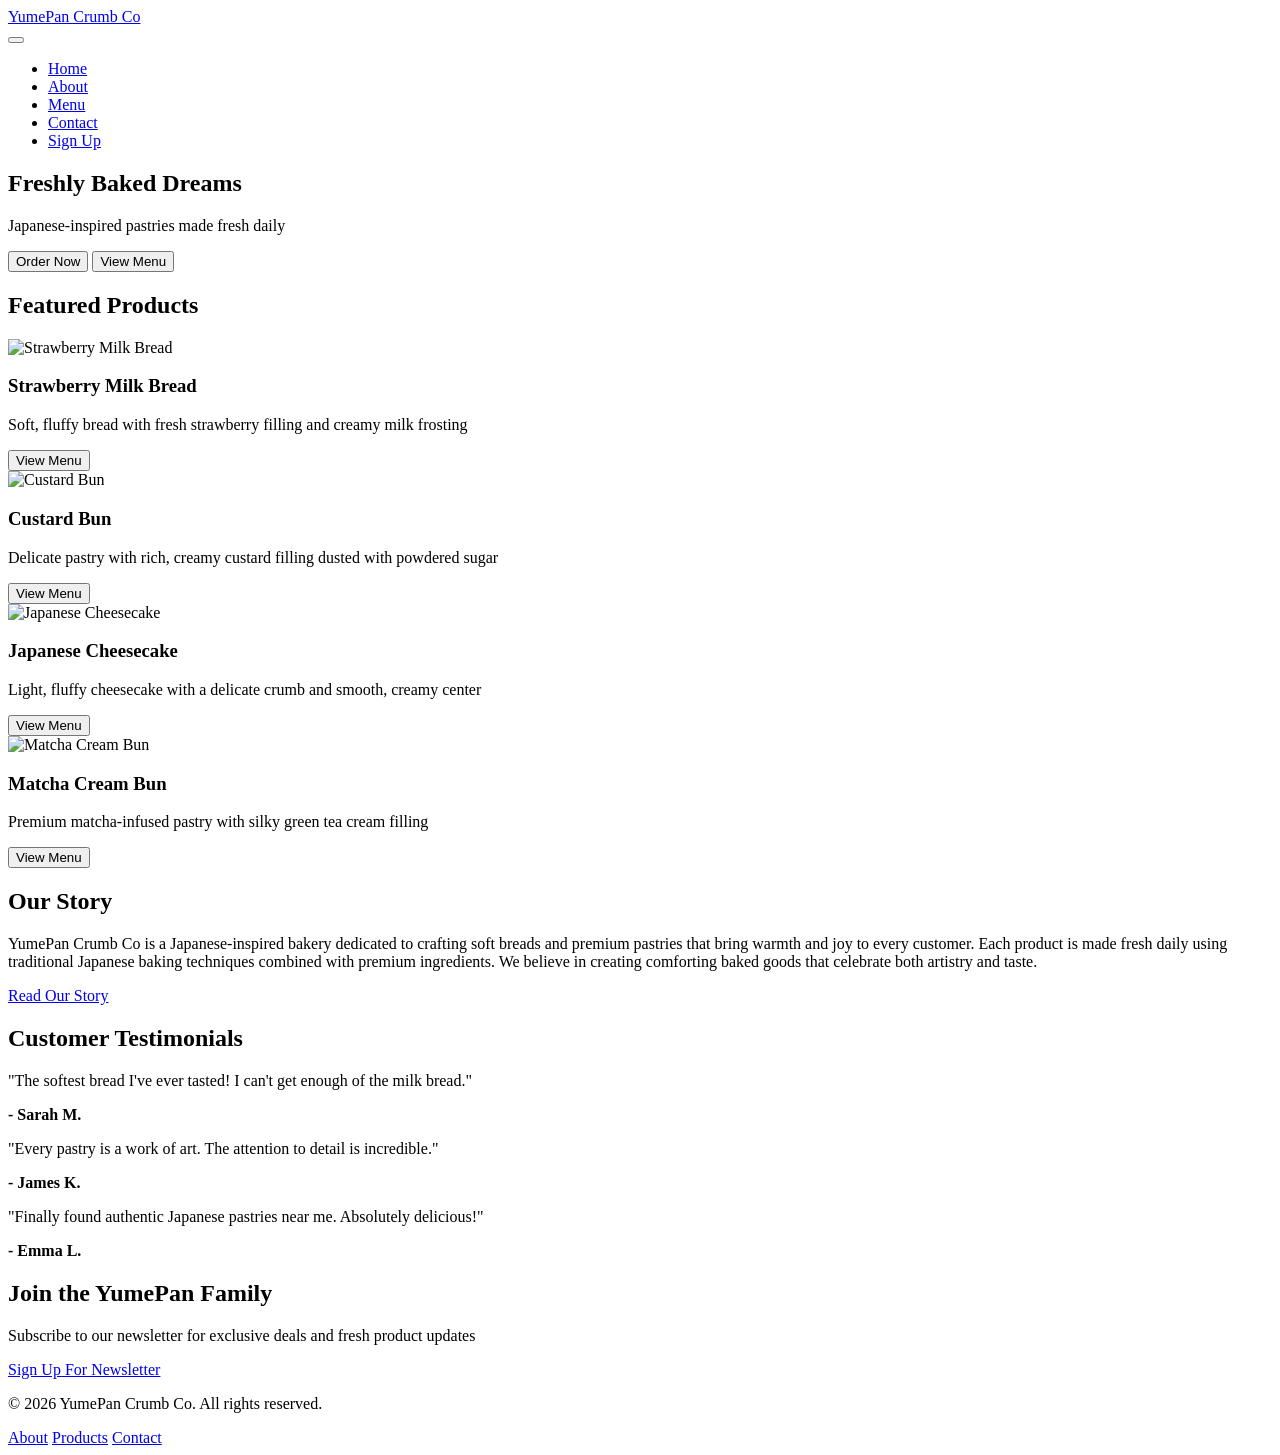
==== index.html @ 6c8b11cf "Add initial HTML structure for bakery website" ====
<!DOCTYPE html>
<html lang="en">
<head>
    <meta charset="UTF-8">
    <meta name="viewport" content="width=device-width, initial-scale=1.0">
    <title>YumePan Crumb Co - Japanese-Inspired Bakery</title>
    <link rel="preconnect" href="https://fonts.googleapis.com">
    <link rel="preconnect" href="https://fonts.gstatic.com" crossorigin>
    <link href="https://fonts.googleapis.com/css2?family=Playfair+Display:wght@400;700&family=Poppins:wght@400;500;600&display=swap" rel="stylesheet">
    <link rel="stylesheet" href="styles.css">
</head>
<body>
    <!-- Navigation Bar -->
    <nav class="navbar">
        <div class="nav-container">
            <div class="logo">
                <a href="index.html">YumePan Crumb Co</a>
            </div>
            <button class="hamburger" id="hamburger">
                <span></span>
                <span></span>
                <span></span>
            </button>
            <ul class="nav-menu" id="navMenu">
                <li><a href="index.html">Home</a></li>
                <li><a href="about.html">About</a></li>
                <li><a href="products.html">Menu</a></li>
                <li><a href="contact.html">Contact</a></li>
                <li><a href="signup.html">Sign Up</a></li>
            </ul>
        </div>
    </nav>

    <!-- Hero Section -->
    <section class="hero">
        <div class="hero-content">
            <h1>Freshly Baked Dreams</h1>
            <p>Japanese-inspired pastries made fresh daily</p>
            <div class="hero-buttons">
                <button class="btn btn-primary">Order Now</button>
                <button class="btn btn-secondary">View Menu</button>
            </div>
        </div>
    </section>

    <!-- Featured Products Section -->
    <section class="featured-products">
        <div class="container">
            <h2>Featured Products</h2>
            <div class="product-grid">
                <div class="product-card">
                    <img src="https://via.placeholder.com/400x400?text=Strawberry+Milk+Bread" alt="Strawberry Milk Bread" class="product-image">
                    <h3>Strawberry Milk Bread</h3>
                    <p>Soft, fluffy bread with fresh strawberry filling and creamy milk frosting</p>
                    <button class="btn btn-primary btn-small">View Menu</button>
                </div>
                <div class="product-card">
                    <img src="https://via.placeholder.com/400x400?text=Custard+Bun" alt="Custard Bun" class="product-image">
                    <h3>Custard Bun</h3>
                    <p>Delicate pastry with rich, creamy custard filling dusted with powdered sugar</p>
                    <button class="btn btn-primary btn-small">View Menu</button>
                </div>
                <div class="product-card">
                    <img src="https://via.placeholder.com/400x400?text=Japanese+Cheesecake" alt="Japanese Cheesecake" class="product-image">
                    <h3>Japanese Cheesecake</h3>
                    <p>Light, fluffy cheesecake with a delicate crumb and smooth, creamy center</p>
                    <button class="btn btn-primary btn-small">View Menu</button>
                </div>
                <div class="product-card">
                    <img src="https://via.placeholder.com/400x400?text=Matcha+Cream+Bun" alt="Matcha Cream Bun" class="product-image">
                    <h3>Matcha Cream Bun</h3>
                    <p>Premium matcha-infused pastry with silky green tea cream filling</p>
                    <button class="btn btn-primary btn-small">View Menu</button>
                </div>
            </div>
        </div>
    </section>

    <!-- About Preview -->
    <section class="about-preview">
        <div class="container">
            <h2>Our Story</h2>
            <p>YumePan Crumb Co is a Japanese-inspired bakery dedicated to crafting soft breads and premium pastries that bring warmth and joy to every customer. Each product is made fresh daily using traditional Japanese baking techniques combined with premium ingredients. We believe in creating comforting baked goods that celebrate both artistry and taste.</p>
            <a href="about.html" class="btn btn-primary">Read Our Story</a>
        </div>
    </section>

    <!-- Testimonials Section -->
    <section class="testimonials">
        <div class="container">
            <h2>Customer Testimonials</h2>
            <div class="testimonial-grid">
                <div class="testimonial-card">
                    <p>"The softest bread I've ever tasted! I can't get enough of the milk bread."</p>
                    <strong>- Sarah M.</strong>
                </div>
                <div class="testimonial-card">
                    <p>"Every pastry is a work of art. The attention to detail is incredible."</p>
                    <strong>- James K.</strong>
                </div>
                <div class="testimonial-card">
                    <p>"Finally found authentic Japanese pastries near me. Absolutely delicious!"</p>
                    <strong>- Emma L.</strong>
                </div>
            </div>
        </div>
    </section>

    <!-- CTA Banner -->
    <section class="cta-banner">
        <div class="container">
            <h2>Join the YumePan Family</h2>
            <p>Subscribe to our newsletter for exclusive deals and fresh product updates</p>
            <a href="signup.html" class="btn btn-primary">Sign Up For Newsletter</a>
        </div>
    </section>

    <!-- Footer -->
    <footer class="footer">
        <div class="container">
            <p>&copy; 2026 YumePan Crumb Co. All rights reserved.</p>
            <div class="footer-links">
                <a href="about.html">About</a>
                <a href="products.html">Products</a>
                <a href="contact.html">Contact</a>
            </div>
        </div>
    </footer>

    <script src="script.js"></script>
</body>
</html>
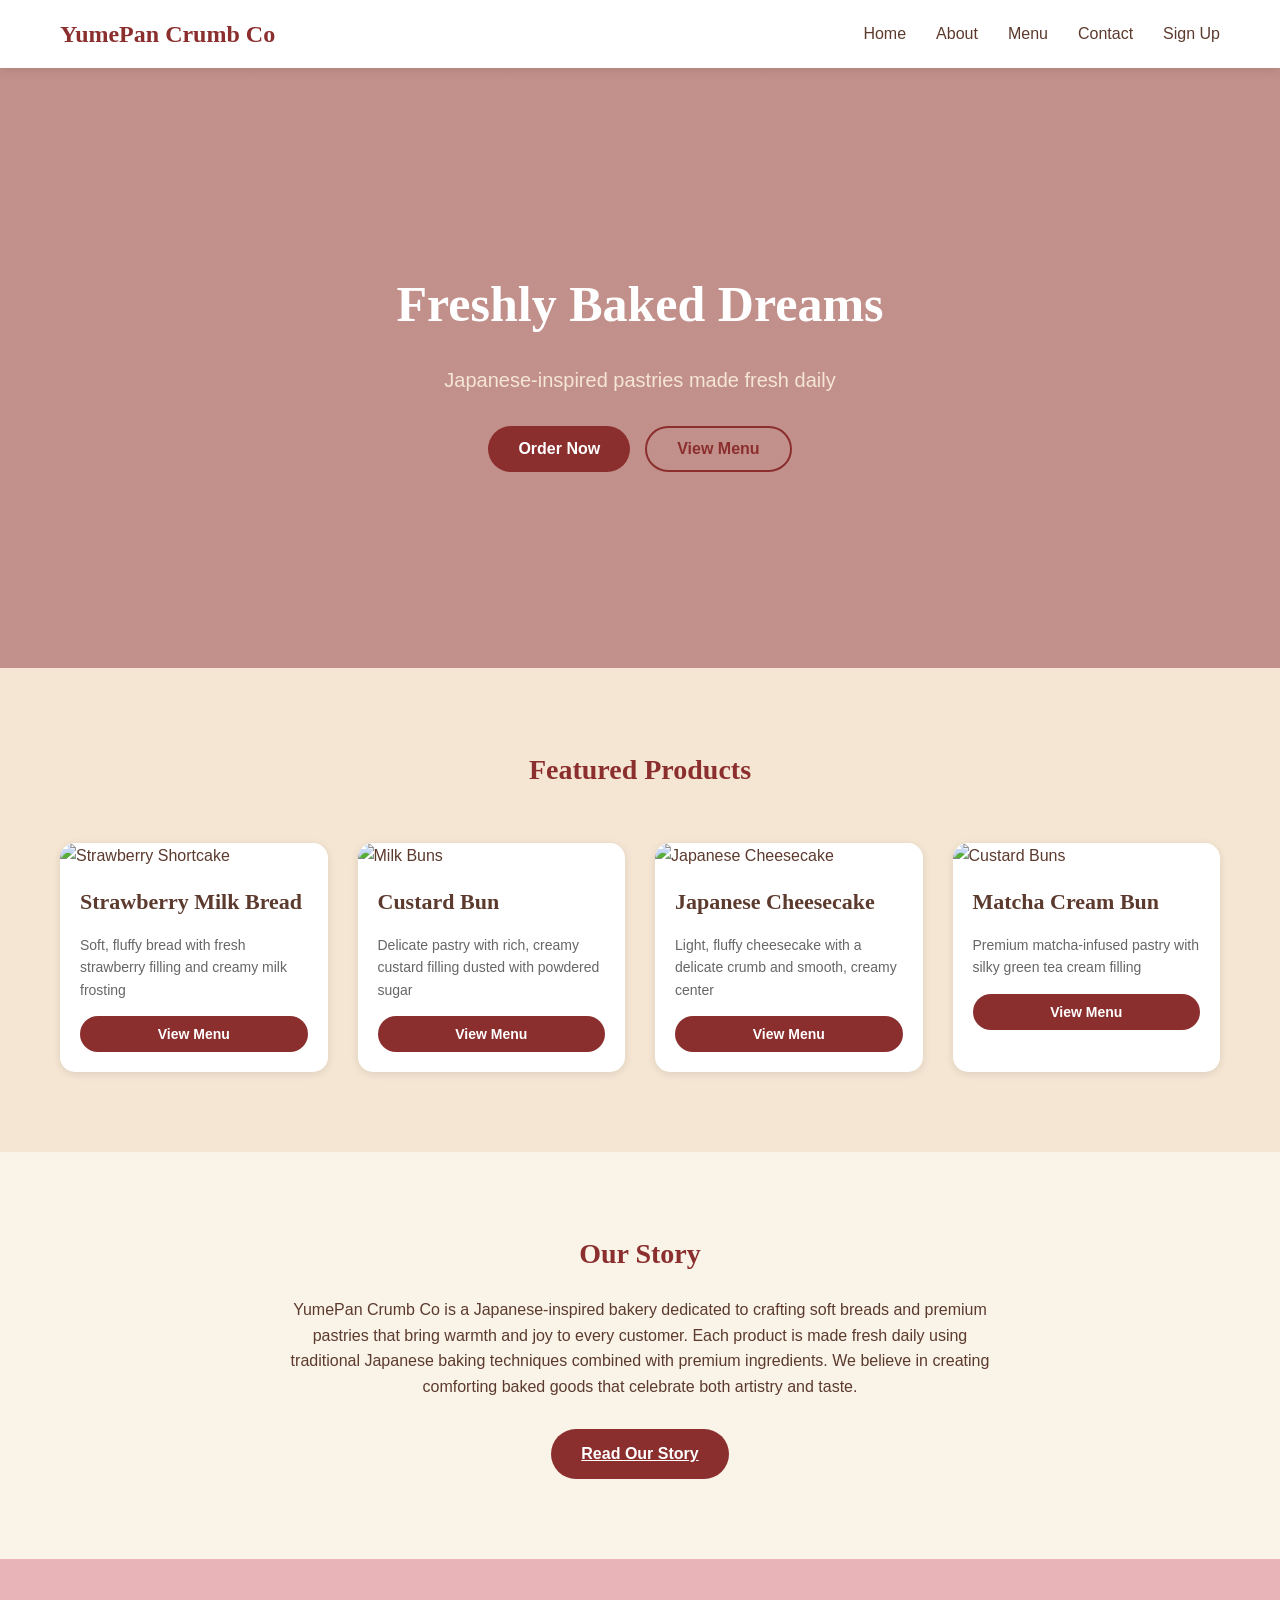
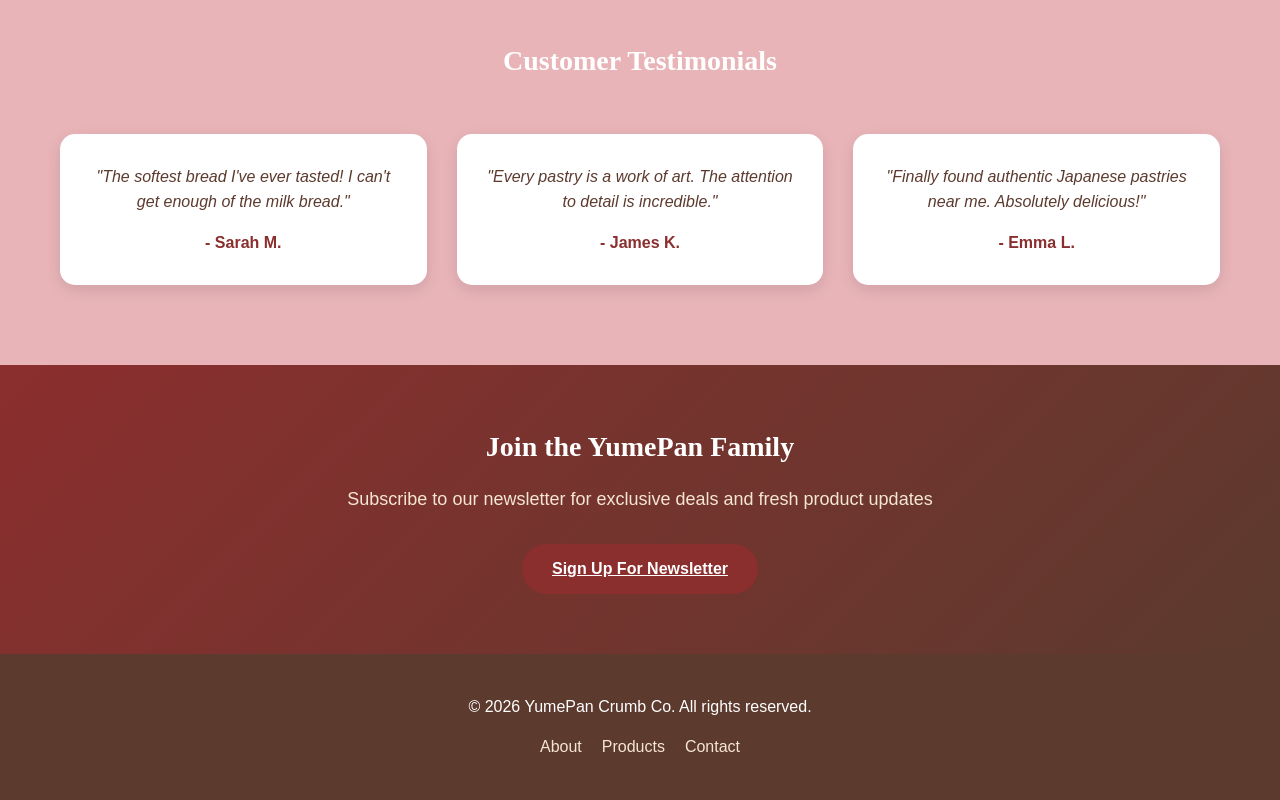
==== commit f46e787a: "Replace placeholder images with actual product images" ====
--- a/index.html
+++ b/index.html
@@ -49,25 +49,25 @@
             <h2>Featured Products</h2>
             <div class="product-grid">
                 <div class="product-card">
-                    <img src="https://via.placeholder.com/400x400?text=Strawberry+Milk+Bread" alt="Strawberry Milk Bread" class="product-image">
+                   <img src="images/strawberry-shortcake.jpg" alt="Strawberry Shortcake" class="product-image">
                     <h3>Strawberry Milk Bread</h3>
                     <p>Soft, fluffy bread with fresh strawberry filling and creamy milk frosting</p>
                     <button class="btn btn-primary btn-small">View Menu</button>
                 </div>
                 <div class="product-card">
-                    <img src="https://via.placeholder.com/400x400?text=Custard+Bun" alt="Custard Bun" class="product-image">
+                    <img src="images/milk-buns.jpg" alt="Milk Buns" class="product-image">
                     <h3>Custard Bun</h3>
                     <p>Delicate pastry with rich, creamy custard filling dusted with powdered sugar</p>
                     <button class="btn btn-primary btn-small">View Menu</button>
                 </div>
                 <div class="product-card">
-                    <img src="https://via.placeholder.com/400x400?text=Japanese+Cheesecake" alt="Japanese Cheesecake" class="product-image">
+                    <img src="images/japanese-cheesecake.jpg" alt="Japanese Cheesecake" class="product-image">
                     <h3>Japanese Cheesecake</h3>
                     <p>Light, fluffy cheesecake with a delicate crumb and smooth, creamy center</p>
                     <button class="btn btn-primary btn-small">View Menu</button>
                 </div>
                 <div class="product-card">
-                    <img src="https://via.placeholder.com/400x400?text=Matcha+Cream+Bun" alt="Matcha Cream Bun" class="product-image">
+                   <img src="images/custard-buns.jpg" alt="Custard Buns" class="product-image">
                     <h3>Matcha Cream Bun</h3>
                     <p>Premium matcha-infused pastry with silky green tea cream filling</p>
                     <button class="btn btn-primary btn-small">View Menu</button>
--- a/styles.css
+++ b/styles.css
@@ -0,0 +1,919 @@
+/* ============================================
+   GLOBAL STYLES
+   ============================================ */
+
+* {
+    margin: 0;
+    padding: 0;
+    box-sizing: border-box;
+}
+
+:root {
+    /* Color Palette */
+    --deep-red: #8B2E2E;
+    --cream: #F5E6D3;
+    --soft-pink: #E8B4B8;
+    --brown: #5C3A2E;
+    --light-beige: #FAF3E8;
+    --white: #FFFFFF;
+    
+    /* Typography */
+    --heading-font: 'Playfair Display', serif;
+    --body-font: 'Poppins', sans-serif;
+}
+
+body {
+    font-family: var(--body-font);
+    background-color: var(--light-beige);
+    color: var(--brown);
+    line-height: 1.6;
+}
+
+html {
+    scroll-behavior: smooth;
+}
+
+/* ============================================
+   CONTAINER & LAYOUT
+   ============================================ */
+
+.container {
+    max-width: 1200px;
+    margin: 0 auto;
+    padding: 0 20px;
+}
+
+/* ============================================
+   TYPOGRAPHY
+   ============================================ */
+
+h1 {
+    font-family: var(--heading-font);
+    font-size: 40px;
+    color: var(--deep-red);
+    font-weight: 700;
+    margin-bottom: 15px;
+}
+
+h2 {
+    font-family: var(--heading-font);
+    font-size: 28px;
+    color: var(--deep-red);
+    font-weight: 700;
+    margin-bottom: 20px;
+    text-align: center;
+}
+
+h3 {
+    font-family: var(--heading-font);
+    font-size: 22px;
+    color: var(--brown);
+    font-weight: 600;
+    margin-bottom: 10px;
+}
+
+p {
+    font-size: 16px;
+    color: var(--brown);
+    margin-bottom: 15px;
+}
+
+/* ============================================
+   NAVIGATION BAR
+   ============================================ */
+
+.navbar {
+    background-color: var(--white);
+    box-shadow: 0 2px 10px rgba(0, 0, 0, 0.1);
+    position: sticky;
+    top: 0;
+    z-index: 1000;
+}
+
+.nav-container {
+    max-width: 1200px;
+    margin: 0 auto;
+    padding: 15px 20px;
+    display: flex;
+    justify-content: space-between;
+    align-items: center;
+}
+
+.logo a {
+    font-family: var(--heading-font);
+    font-size: 24px;
+    color: var(--deep-red);
+    text-decoration: none;
+    font-weight: 700;
+    transition: color 0.3s ease;
+}
+
+.logo a:hover {
+    color: var(--brown);
+}
+
+.nav-menu {
+    display: flex;
+    list-style: none;
+    gap: 30px;
+}
+
+.nav-menu a {
+    text-decoration: none;
+    color: var(--brown);
+    font-weight: 500;
+    transition: color 0.3s ease;
+    padding: 5px 0;
+    border-bottom: 2px solid transparent;
+}
+
+.nav-menu a:hover {
+    color: var(--deep-red);
+    border-bottom: 2px solid var(--deep-red);
+}
+
+.hamburger {
+    display: none;
+    flex-direction: column;
+    cursor: pointer;
+    background: none;
+    border: none;
+    gap: 6px;
+}
+
+.hamburger span {
+    width: 25px;
+    height: 3px;
+    background-color: var(--deep-red);
+    border-radius: 2px;
+    transition: 0.3s;
+}
+
+/* ============================================
+   BUTTONS / CALL-TO-ACTION
+   ============================================ */
+
+.btn {
+    padding: 12px 30px;
+    border: none;
+    border-radius: 25px;
+    font-family: var(--body-font);
+    font-weight: 600;
+    cursor: pointer;
+    transition: all 0.3s ease;
+    font-size: 16px;
+}
+
+.btn-primary {
+    background-color: var(--deep-red);
+    color: var(--white);
+}
+
+.btn-primary:hover {
+    background-color: #6B2020;
+    box-shadow: 0 5px 15px rgba(139, 46, 46, 0.3);
+}
+
+.btn-secondary {
+    background-color: transparent;
+    color: var(--deep-red);
+    border: 2px solid var(--deep-red);
+}
+
+.btn-secondary:hover {
+    background-color: var(--cream);
+    border-color: var(--brown);
+    color: var(--brown);
+}
+
+.btn-small {
+    padding: 10px 20px;
+    font-size: 14px;
+}
+
+.btn-large {
+    padding: 15px 40px;
+    font-size: 18px;
+    width: 100%;
+}
+
+/* ============================================
+   HERO SECTION
+   ============================================ */
+
+.hero {
+    background: linear-gradient(rgba(139, 46, 46, 0.5), rgba(139, 46, 46, 0.5)), url('https://images.unsplash.com/photo-1586985289688-ca3242ca451d?w=1920&h=800&fit=crop') center/cover no-repeat;
+    height: 600px;
+    display: flex;
+    align-items: center;
+    justify-content: center;
+    text-align: center;
+    color: var(--white);
+}
+
+.hero-content {
+    max-width: 600px;
+}
+
+.hero-content h1 {
+    color: var(--white);
+    font-size: 50px;
+    margin-bottom: 20px;
+}
+
+.hero-content p {
+    color: var(--cream);
+    font-size: 20px;
+    margin-bottom: 30px;
+}
+
+.hero-buttons {
+    display: flex;
+    gap: 15px;
+    justify-content: center;
+    flex-wrap: wrap;
+}
+
+/* ============================================
+   FEATURED PRODUCTS SECTION
+   ============================================ */
+
+.featured-products {
+    background-color: var(--cream);
+    padding: 80px 20px;
+}
+
+.featured-products h2 {
+    margin-bottom: 50px;
+}
+
+.product-grid {
+    display: grid;
+    grid-template-columns: repeat(auto-fit, minmax(250px, 1fr));
+    gap: 30px;
+}
+
+.product-card {
+    background-color: var(--white);
+    border-radius: 15px;
+    overflow: hidden;
+    transition: transform 0.3s ease, box-shadow 0.3s ease;
+    box-shadow: 0 2px 8px rgba(0, 0, 0, 0.1);
+}
+
+.product-card:hover {
+    transform: translateY(-10px);
+    box-shadow: 0 10px 25px rgba(139, 46, 46, 0.2);
+}
+
+.product-image {
+    width: 100%;
+    height: 250px;
+    object-fit: cover;
+    border-radius: 15px 15px 0 0;
+}
+
+.product-card h3 {
+    padding: 15px 20px 5px;
+}
+
+.product-card p {
+    padding: 0 20px;
+    font-size: 14px;
+    color: #666;
+    margin-bottom: 15px;
+}
+
+.product-card .btn {
+    margin: 0 20px 20px;
+    width: calc(100% - 40px);
+}
+
+/* ============================================
+   ABOUT PREVIEW SECTION
+   ============================================ */
+
+.about-preview {
+    background-color: var(--light-beige);
+    padding: 80px 20px;
+    text-align: center;
+}
+
+.about-preview h2 {
+    margin-bottom: 20px;
+}
+
+.about-preview p {
+    max-width: 700px;
+    margin: 0 auto 30px;
+    font-size: 16px;
+}
+
+.about-preview .btn {
+    display: inline-block;
+}
+
+/* ============================================
+   TESTIMONIALS SECTION
+   ============================================ */
+
+.testimonials {
+    background-color: var(--soft-pink);
+    padding: 80px 20px;
+}
+
+.testimonials h2 {
+    color: var(--white);
+    margin-bottom: 50px;
+}
+
+.testimonial-grid {
+    display: grid;
+    grid-template-columns: repeat(auto-fit, minmax(280px, 1fr));
+    gap: 30px;
+}
+
+.testimonial-card {
+    background-color: var(--white);
+    padding: 30px;
+    border-radius: 15px;
+    box-shadow: 0 5px 15px rgba(0, 0, 0, 0.1);
+    text-align: center;
+}
+
+.testimonial-card p {
+    font-style: italic;
+    color: var(--brown);
+    margin-bottom: 15px;
+    font-size: 16px;
+}
+
+.testimonial-card strong {
+    color: var(--deep-red);
+    font-size: 16px;
+}
+
+/* ============================================
+   CTA BANNER
+   ============================================ */
+
+.cta-banner {
+    background: linear-gradient(135deg, var(--deep-red), var(--brown));
+    padding: 60px 20px;
+    text-align: center;
+    color: var(--white);
+}
+
+.cta-banner h2 {
+    color: var(--white);
+    margin-bottom: 15px;
+}
+
+.cta-banner p {
+    color: var(--cream);
+    margin-bottom: 30px;
+    font-size: 18px;
+}
+
+.cta-banner .btn {
+    display: inline-block;
+}
+
+/* ============================================
+   PAGE HEADER
+   ============================================ */
+
+.page-header {
+    background: linear-gradient(rgba(139, 46, 46, 0.5), rgba(139, 46, 46, 0.5)), url('https://images.unsplash.com/photo-1509042239860-f550ce710b93?w=1920&h=400&fit=crop') center/cover no-repeat;
+    padding: 100px 20px;
+    text-align: center;
+    color: var(--white);
+}
+
+.page-header h1 {
+    color: var(--white);
+    font-size: 45px;
+}
+
+/* ============================================
+   ABOUT PAGE STYLES
+   ============================================ */
+
+.company-story,
+.mission {
+    padding: 80px 20px;
+    background-color: var(--light-beige);
+}
+
+.company-story h2,
+.mission h2 {
+    margin-bottom: 20px;
+}
+
+.company-story p,
+.mission p {
+    max-width: 800px;
+    margin: 0 auto;
+    text-align: center;
+    font-size: 16px;
+}
+
+.team {
+    background-color: var(--cream);
+    padding: 80px 20px;
+}
+
+.team h2 {
+    margin-bottom: 50px;
+}
+
+.team-grid {
+    display: grid;
+    grid-template-columns: repeat(auto-fit, minmax(300px, 1fr));
+    gap: 40px;
+}
+
+.team-card {
+    background-color: var(--white);
+    border-radius: 15px;
+    overflow: hidden;
+    box-shadow: 0 2px 8px rgba(0, 0, 0, 0.1);
+    text-align: center;
+}
+
+.team-image {
+    width: 100%;
+    height: 300px;
+    object-fit: cover;
+    border-radius: 15px 15px 0 0;
+}
+
+.team-card h3 {
+    padding: 20px 20px 10px;
+}
+
+.team-card p {
+    padding: 0 20px 20px;
+    font-size: 14px;
+    color: #666;
+}
+
+/* ============================================
+   PRODUCTS PAGE STYLES
+   ============================================ */
+
+.products-section {
+    padding: 80px 20px;
+    background-color: var(--light-beige);
+}
+
+.category-filter {
+    display: flex;
+    justify-content: center;
+    gap: 15px;
+    margin-bottom: 50px;
+    flex-wrap: wrap;
+}
+
+.filter-btn {
+    padding: 10px 25px;
+    background-color: var(--cream);
+    color: var(--brown);
+    border: 2px solid var(--deep-red);
+    border-radius: 25px;
+    cursor: pointer;
+    font-weight: 600;
+    transition: all 0.3s ease;
+    font-family: var(--body-font);
+}
+
+.filter-btn:hover,
+.filter-btn.active {
+    background-color: var(--deep-red);
+    color: var(--white);
+}
+
+.product-grid-full {
+    display: grid;
+    grid-template-columns: repeat(auto-fit, minmax(250px, 1fr));
+    gap: 30px;
+}
+
+.product-card-full {
+    background-color: var(--white);
+    border-radius: 15px;
+    overflow: hidden;
+    transition: transform 0.3s ease, box-shadow 0.3s ease;
+    box-shadow: 0 2px 8px rgba(0, 0, 0, 0.1);
+}
+
+.product-card-full:hover {
+    transform: translateY(-10px);
+    box-shadow: 0 10px 25px rgba(139, 46, 46, 0.2);
+}
+
+.product-card-full .product-image {
+    width: 100%;
+    height: 250px;
+    object-fit: cover;
+    border-radius: 15px 15px 0 0;
+}
+
+.product-card-full h3 {
+    padding: 15px 20px 5px;
+}
+
+.product-card-full p {
+    padding: 0 20px;
+}
+
+.price {
+    padding: 0 20px;
+    font-size: 18px;
+    font-weight: 600;
+    color: var(--deep-red) !important;
+}
+
+.product-card-full .btn {
+    margin: 0 20px 20px;
+    width: calc(100% - 40px);
+}
+
+.hidden {
+    display: none !important;
+}
+
+/* ============================================
+   CONTACT PAGE STYLES
+   ============================================ */
+
+.contact-section {
+    padding: 80px 20px;
+    background-color: var(--light-beige);
+}
+
+.contact-grid {
+    display: grid;
+    grid-template-columns: 1fr 1fr;
+    gap: 50px;
+    margin-bottom: 80px;
+}
+
+.contact-info h2,
+.contact-form h2 {
+    text-align: left;
+    margin-bottom: 30px;
+}
+
+.info-item {
+    margin-bottom: 30px;
+}
+
+.info-item h3 {
+    font-size: 18px;
+    margin-bottom: 10px;
+}
+
+.info-item p {
+    color: #666;
+    margin: 0;
+}
+
+/* Forms */
+.contact-form,
+.signup-form {
+    background-color: var(--white);
+    padding: 40px;
+    border-radius: 15px;
+    box-shadow: 0 2px 8px rgba(0, 0, 0, 0.1);
+}
+
+.form-group {
+    margin-bottom: 20px;
+}
+
+label {
+    display: block;
+    margin-bottom: 8px;
+    font-weight: 600;
+    color: var(--brown);
+}
+
+input,
+textarea,
+select {
+    width: 100%;
+    padding: 12px;
+    border: 2px solid var(--cream);
+    border-radius: 8px;
+    font-family: var(--body-font);
+    font-size: 16px;
+    transition: border-color 0.3s ease;
+}
+
+input:focus,
+textarea:focus,
+select:focus {
+    outline: none;
+    border-color: var(--deep-red);
+}
+
+textarea {
+    resize: vertical;
+    min-height: 120px;
+}
+
+.error-message {
+    display: block;
+    color: #e74c3c;
+    font-size: 14px;
+    margin-top: 5px;
+}
+
+.map-container {
+    margin-top: 80px;
+    text-align: center;
+}
+
+.map-container h2 {
+    margin-bottom: 30px;
+}
+
+.map-container iframe {
+    border-radius: 15px;
+    box-shadow: 0 5px 15px rgba(0, 0, 0, 0.1);
+}
+
+/* ============================================
+   SIGNUP PAGE STYLES
+   ============================================ */
+
+.signup-section {
+    padding: 80px 20px;
+    background-color: var(--light-beige);
+}
+
+.signup-container {
+    max-width: 500px;
+    margin: 0 auto;
+    background-color: var(--white);
+    padding: 50px;
+    border-radius: 15px;
+    box-shadow: 0 5px 15px rgba(0, 0, 0, 0.1);
+}
+
+.signup-container h2 {
+    text-align: center;
+    margin-bottom: 10px;
+}
+
+.signup-container > p {
+    text-align: center;
+    margin-bottom: 30px;
+    color: #666;
+}
+
+.success-message {
+    background-color: #d4edda;
+    color: #155724;
+    padding: 15px;
+    border-radius: 8px;
+    text-align: center;
+    margin-top: 20px;
+}
+
+/* ============================================
+   FOOTER
+   ============================================ */
+
+.footer {
+    background-color: var(--brown);
+    color: var(--white);
+    padding: 40px 20px;
+    text-align: center;
+}
+
+.footer p {
+    color: var(--white);
+    margin-bottom: 15px;
+}
+
+.footer-links {
+    display: flex;
+    justify-content: center;
+    gap: 20px;
+    margin-top: 15px;
+}
+
+.footer-links a {
+    color: var(--cream);
+    text-decoration: none;
+    transition: color 0.3s ease;
+}
+
+.footer-links a:hover {
+    color: var(--white);
+}
+
+/* ============================================
+   RESPONSIVE DESIGN
+   ============================================ */
+
+@media (max-width: 768px) {
+    /* Navigation */
+    .hamburger {
+        display: flex;
+    }
+
+    .nav-menu {
+        position: absolute;
+        left: -100%;
+        top: 70px;
+        flex-direction: column;
+        background-color: var(--white);
+        width: 100%;
+        text-align: center;
+        transition: 0.3s;
+        box-shadow: 0 10px 27px rgba(0, 0, 0, 0.05);
+        gap: 0;
+        padding: 20px 0;
+    }
+
+    .nav-menu.active {
+        left: 0;
+    }
+
+    .nav-menu li {
+        padding: 15px 0;
+        border-bottom: 1px solid var(--cream);
+    }
+
+    /* Hero Section */
+    .hero {
+        height: 400px;
+    }
+
+    .hero-content h1 {
+        font-size: 35px;
+    }
+
+    .hero-content p {
+        font-size: 16px;
+    }
+
+    .hero-buttons {
+        flex-direction: column;
+    }
+
+    .hero-buttons .btn {
+        width: 100%;
+    }
+
+    /* Sections */
+    .featured-products,
+    .about-preview,
+    .testimonials,
+    .cta-banner,
+    .contact-section,
+    .signup-section,
+    .company-story,
+    .mission,
+    .team,
+    .products-section {
+        padding: 50px 20px;
+    }
+
+    h1 {
+        font-size: 32px;
+    }
+
+    h2 {
+        font-size: 24px;
+    }
+
+    /* Grids */
+    .product-grid,
+    .testimonial-grid,
+    .team-grid,
+    .product-grid-full {
+        grid-template-columns: 1fr;
+        gap: 20px;
+    }
+
+    .contact-grid {
+        grid-template-columns: 1fr;
+        gap: 40px;
+    }
+
+    /* Forms */
+    .contact-form,
+    .signup-form {
+        padding: 30px 20px;
+    }
+
+    /* Category Filter */
+    .category-filter {
+        gap: 10px;
+    }
+
+    .filter-btn {
+        padding: 8px 15px;
+        font-size: 14px;
+    }
+}
+
+@media (max-width: 480px) {
+    .container {
+        padding: 0 15px;
+    }
+
+    h1 {
+        font-size: 28px;
+    }
+
+    h2 {
+        font-size: 22px;
+    }
+
+    h3 {
+        font-size: 18px;
+    }
+
+    p {
+        font-size: 14px;
+    }
+
+    .hero {
+        height: 300px;
+    }
+
+    .hero-content h1 {
+        font-size: 28px;
+    }
+
+    .hero-content p {
+        font-size: 14px;
+    }
+
+    .btn {
+        padding: 10px 20px;
+        font-size: 14px;
+    }
+
+    .btn-large {
+        padding: 12px 30px;
+        font-size: 16px;
+    }
+
+    .featured-products,
+    .about-preview,
+    .testimonials,
+    .cta-banner,
+    .contact-section,
+    .signup-section,
+    .company-story,
+    .mission,
+    .team,
+    .products-section {
+        padding: 40px 15px;
+    }
+
+    .page-header {
+        padding: 60px 15px;
+    }
+
+    .logo a {
+        font-size: 20px;
+    }
+
+    .nav-menu {
+        gap: 0;
+    }
+
+    .category-filter {
+        gap: 8px;
+        justify-content: flex-start;
+        overflow-x: auto;
+        padding: 0 0 10px;
+    }
+
+    .filter-btn {
+        padding: 6px 12px;
+        font-size: 12px;
+        white-space: nowrap;
+    }
+
+    .contact-form,
+    .signup-form {
+        padding: 20px 15px;
+    }
+
+    .signup-container {
+        padding: 30px 20px;
+    }
+
+    .footer-links {
+        flex-direction: column;
+        gap: 10px;
+    }
+}
